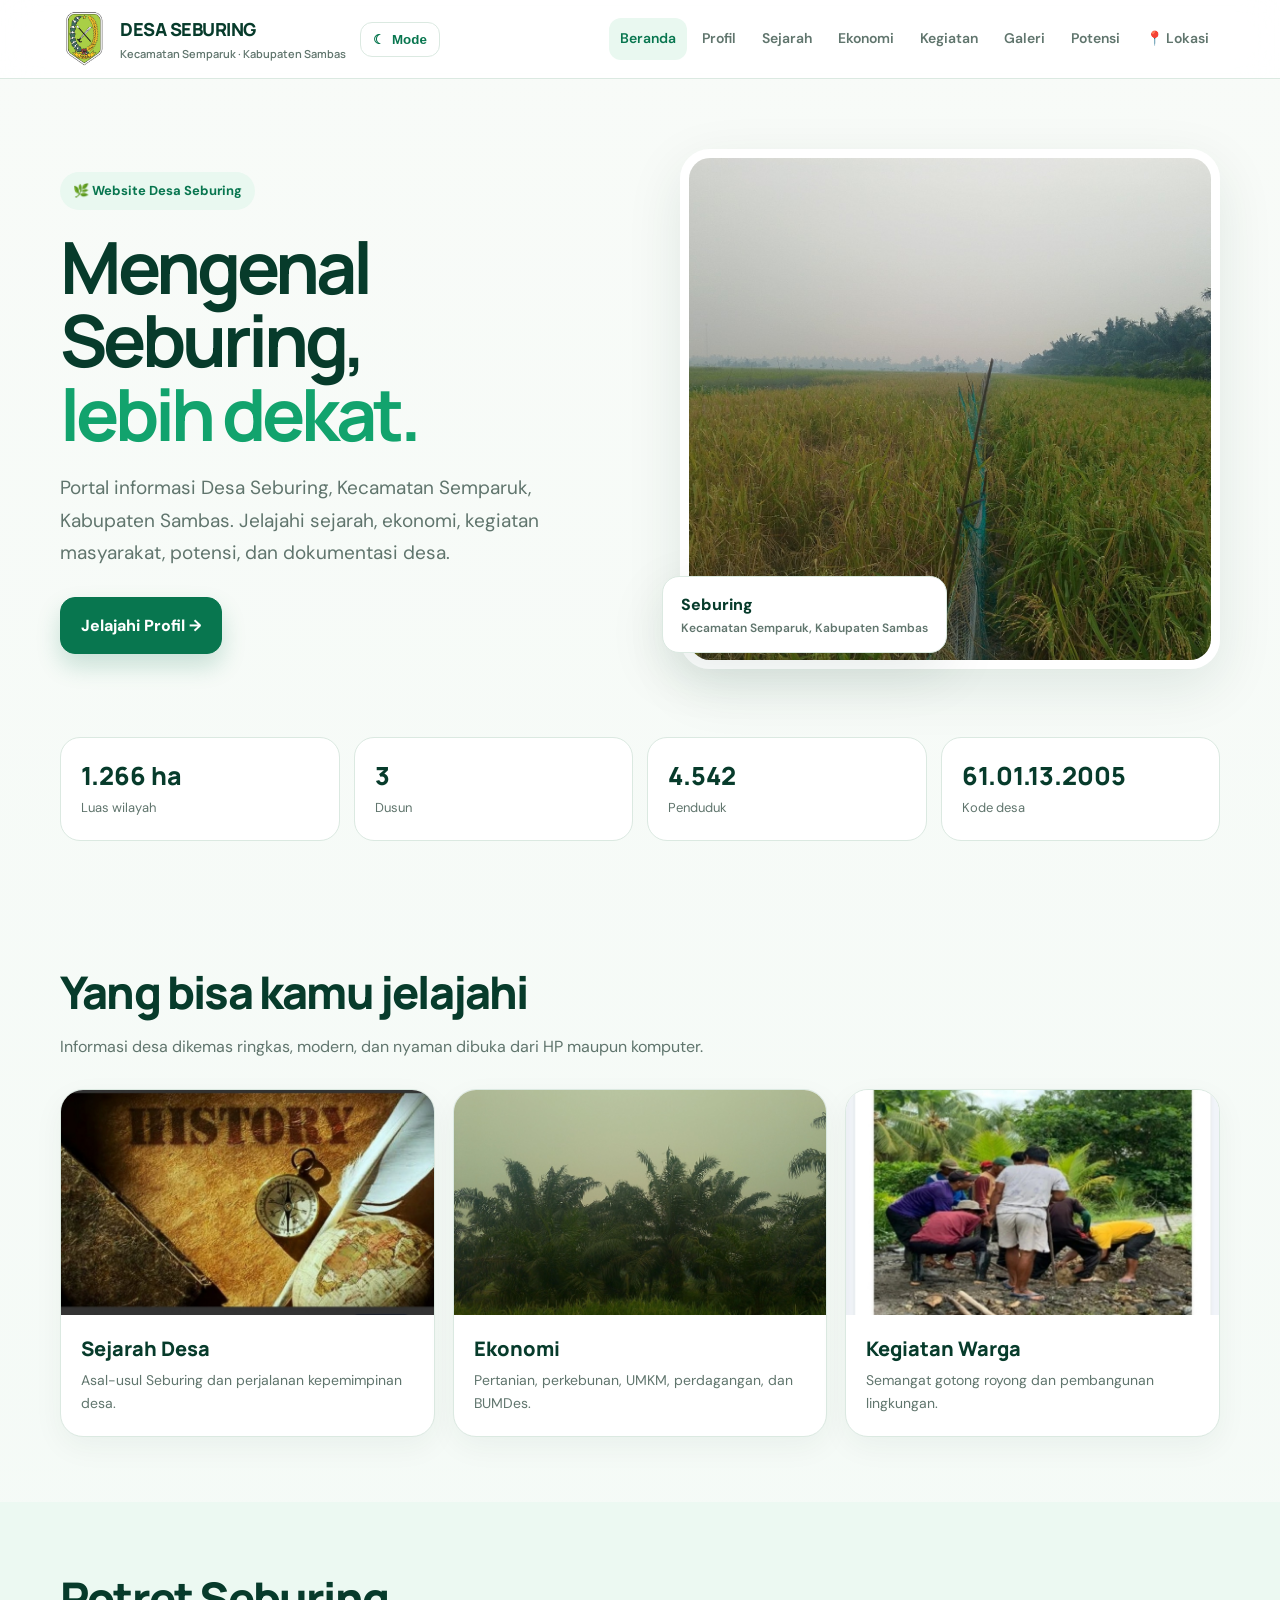
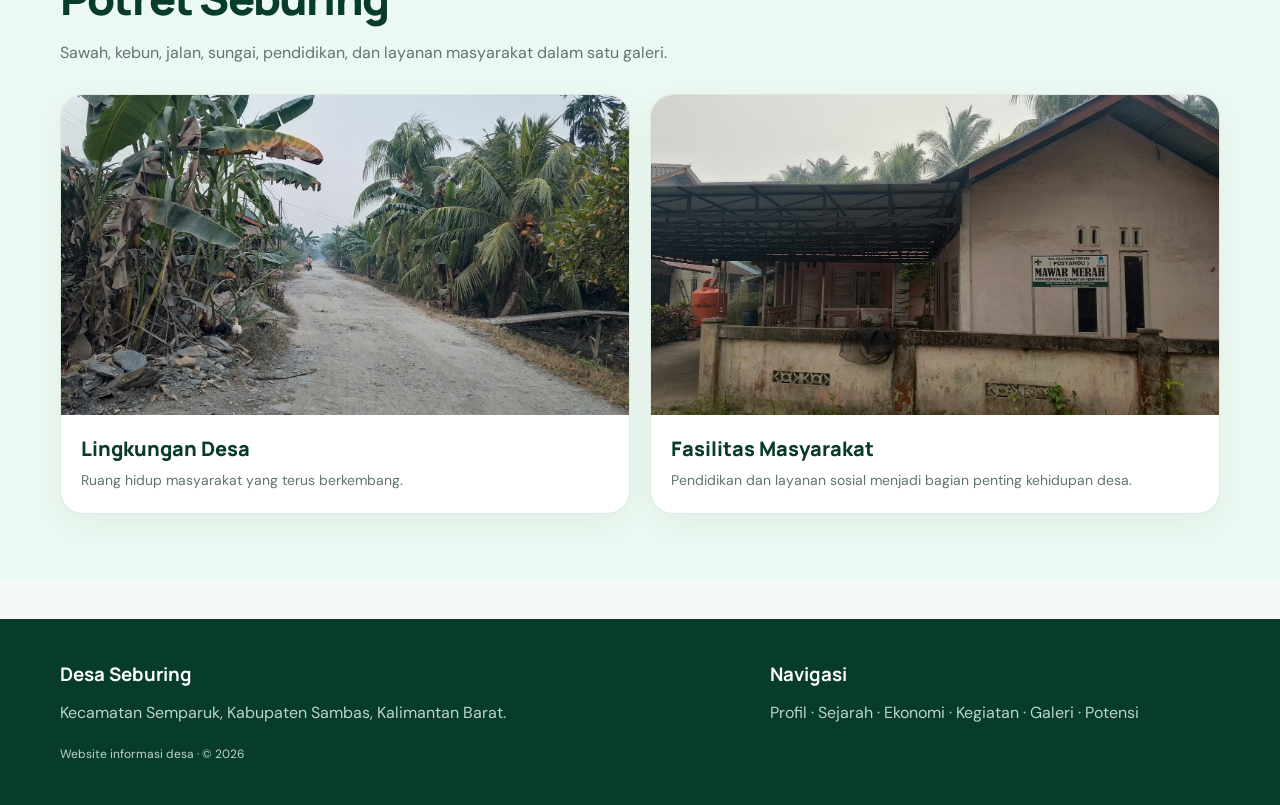
==== index.html @ 915d2534 "First upload" ====
<!doctype html><html lang="id"><head><meta charset="utf-8"><meta name="viewport" content="width=device-width,initial-scale=1"><title>Beranda | Desa Seburing</title><meta name="description" content="Website informasi Desa Seburing, Kecamatan Semparuk, Kabupaten Sambas, Kalimantan Barat."><link rel="stylesheet" href="style.css"></head><body><header class="topbar"><div class="container nav"><a class="brand" href="index.html"><img src="logo-sambas.jpg" alt="Lambang Kabupaten Sambas"><span>DESA SEBURING<small>Kecamatan Semparuk · Kabupaten Sambas</small></span></a>
<button class="theme-toggle" type="button" onclick="toggleTheme()" aria-label="Ganti mode terang/gelap">
  <span class="theme-icon">☾</span><span class="theme-text">Mode</span>
</button>
<script>
(function(){
  const saved = localStorage.getItem('seburing-theme');
  if(saved) document.documentElement.setAttribute('data-theme', saved);
})();
function toggleTheme(){
  const html=document.documentElement;
  const next=html.getAttribute('data-theme')==='dark'?'light':'dark';
  html.setAttribute('data-theme',next);
  localStorage.setItem('seburing-theme',next);
  const icon=document.querySelector('.theme-icon');
  if(icon) icon.textContent=next==='dark'?'☀':'☾';
}
document.addEventListener('DOMContentLoaded',()=>{
  const icon=document.querySelector('.theme-icon');
  if(icon) icon.textContent=document.documentElement.getAttribute('data-theme')==='dark'?'☀':'☾';
});
</script>
<button class="menu" onclick="document.querySelector('.navlinks').classList.toggle('open')" aria-label="Buka menu">☰</button><nav class="navlinks"><a class="active" href="index.html">Beranda</a><a class="" href="profil.html">Profil</a><a class="" href="sejarah.html">Sejarah</a><a class="" href="ekonomi.html">Ekonomi</a><a class="" href="kegiatan.html">Kegiatan</a><a class="" href="galeri.html">Galeri</a><a class="" href="wisata.html">Potensi</a><a href="lokasi.html">📍 Lokasi</a></nav></div></header><main><section class="hero"><div class="container hero-grid"><div><span class="eyebrow">🌿 Website Desa Seburing</span><h1>Mengenal Seburing,<br><span>lebih dekat.</span></h1><p>Portal informasi Desa Seburing, Kecamatan Semparuk, Kabupaten Sambas. Jelajahi sejarah, ekonomi, kegiatan masyarakat, potensi, dan dokumentasi desa.</p><div class="actions"><a class="btn primary" href="profil.html">Jelajahi Profil →</a></div></div><div class="hero-media"><img class="hero-img" src="persawahan-desa-seburing.jpg" alt="Persawahan Desa Seburing"><div class="badge">Seburing<span>Kecamatan Semparuk, Kabupaten Sambas</span></div></div></div></section><section class="stats"><div class="container stats-grid"><div class="stat"><strong>1.266 ha</strong><span>Luas wilayah</span></div><div class="stat"><strong>3</strong><span>Dusun</span></div><div class="stat"><strong>4.542</strong><span>Penduduk</span></div><div class="stat"><strong>61.01.13.2005</strong><span>Kode desa</span></div></div></section><section class="section"><div class="container"><div class="section-title"><h2>Yang bisa kamu jelajahi</h2><p>Informasi desa dikemas ringkas, modern, dan nyaman dibuka dari HP maupun komputer.</p></div><div class="cards"><a class="card" href="sejarah.html"><img src="sejarah-hero.jpg" alt="Sejarah Desa Seburing"><div class="body"><h3>Sejarah Desa</h3><p>Asal-usul Seburing dan perjalanan kepemimpinan desa.</p></div></a><a class="card" href="ekonomi.html"><img src="perkebunan-kelapa-sawit.jpg" alt="Perkebunan kelapa sawit"><div class="body"><h3>Ekonomi</h3><p>Pertanian, perkebunan, UMKM, perdagangan, dan BUMDes.</p></div></a><a class="card" href="kegiatan.html"><img src="gotong-royong-penimbunan-jembatan.jpg" alt="Gotong royong"><div class="body"><h3>Kegiatan Warga</h3><p>Semangat gotong royong dan pembangunan lingkungan.</p></div></a></div></div></section><section class="section alt"><div class="container"><div class="section-title"><h2>Potret Seburing</h2><p>Sawah, kebun, jalan, sungai, pendidikan, dan layanan masyarakat dalam satu galeri.</p></div><div class="feature"><div class="card"><img src="jalan-desa-seburing-hilir.jpg" alt="Jalan Desa Seburing Hilir"><div class="body"><h3>Lingkungan Desa</h3><p>Ruang hidup masyarakat yang terus berkembang.</p></div></div><div class="card"><img src="posyandu-mawar-merah.jpg" alt="Posyandu Mawar Merah"><div class="body"><h3>Fasilitas Masyarakat</h3><p>Pendidikan dan layanan sosial menjadi bagian penting kehidupan desa.</p></div></div></div></div></section></main><footer class="footer"><div class="container footer-grid"><div><h3>Desa Seburing</h3><p>Kecamatan Semparuk, Kabupaten Sambas, Kalimantan Barat.</p><p class="small">Website informasi desa · © 2026</p></div><div><h3>Navigasi</h3><p>Profil · Sejarah · Ekonomi · Kegiatan · Galeri · Potensi</p></div></div></footer></body></html>
---- style.css ----
@import url('https://fonts.googleapis.com/css2?family=DM+Sans:wght@400;500;600;700&family=Manrope:wght@500;600;700;800&display=swap');
:root{--ink:#073b2b;--green:#08764f;--green2:#12a36d;--mint:#e9f8f0;--cream:#f8fbf8;--line:#dbe9e1;--muted:#60756d;--white:#fff;--surface:#fff;--bg:#f3faf6;--shadow:0 18px 55px rgba(7,59,43,.10)}
html[data-theme="dark"]{--ink:#e7f8ef;--green:#2bc48a;--green2:#63e5b2;--mint:#143c2f;--cream:#0b211a;--line:#244a3d;--muted:#a9c2b7;--white:#fff;--surface:#102c23;--bg:#071711;--shadow:0 18px 55px rgba(0,0,0,.35)}
*{box-sizing:border-box}html{scroll-behavior:smooth}body{margin:0;font-family:'DM Sans',sans-serif;color:var(--ink);background:linear-gradient(180deg,var(--cream) 0%,var(--bg) 100%);line-height:1.7;transition:background .25s,color .25s}a{text-decoration:none;color:inherit}.container{width:min(1160px,calc(100% - 36px));margin:auto}
.topbar{position:sticky;top:0;z-index:50;background:color-mix(in srgb,var(--surface) 88%,transparent);backdrop-filter:blur(18px);border-bottom:1px solid var(--line)}
.nav{min-height:78px;display:flex;align-items:center;gap:14px}.brand{display:flex;align-items:center;gap:12px;font-family:Manrope,sans-serif;font-weight:800;letter-spacing:-.03em;white-space:nowrap}.brand img{width:48px;height:56px;object-fit:contain;border-radius:12px}.brand span{font-size:18px}.brand small{display:block;color:var(--muted);font-size:11px;font-weight:600;letter-spacing:0}
.navlinks{margin-left:auto;display:flex;align-items:center;gap:4px}.navlinks a{padding:9px 11px;border-radius:12px;color:var(--muted);font-weight:600;font-size:14px}.navlinks a:hover,.navlinks a.active{background:var(--mint);color:var(--green)}
.menu{display:none;margin-left:0;border:0;background:var(--mint);color:var(--green);width:42px;height:42px;border-radius:12px;font-size:22px}.theme-toggle{border:1px solid var(--line);background:var(--surface);color:var(--green);border-radius:12px;padding:9px 12px;font-weight:800;cursor:pointer;display:inline-flex;gap:7px;align-items:center}
.hero{padding:70px 0 45px}.hero-grid{display:grid;grid-template-columns:1.02fr .98fr;gap:58px;align-items:center}.eyebrow{display:inline-flex;padding:8px 13px;border-radius:999px;background:var(--mint);color:var(--green);font-weight:700;font-size:13px}
.hero h1,.pagehead h1{font-family:Manrope,sans-serif;font-size:clamp(42px,6vw,72px);line-height:1.02;letter-spacing:-.055em;margin:20px 0 22px}.hero h1 span{color:var(--green2)}.hero p{font-size:19px;color:var(--muted);max-width:650px}.actions{display:flex;gap:12px;flex-wrap:wrap;margin-top:28px}.btn{display:inline-flex;align-items:center;justify-content:center;padding:14px 20px;border-radius:15px;font-weight:800;border:1px solid var(--line)}.primary{background:var(--green);color:white;border-color:var(--green);box-shadow:0 12px 25px rgba(8,118,79,.20)}.secondary{background:var(--surface);color:var(--green)}
.hero-media{position:relative}.hero-img{width:100%;height:520px;object-fit:cover;border-radius:30px;box-shadow:var(--shadow);border:9px solid var(--surface)}.badge{position:absolute;left:-18px;bottom:24px;background:var(--surface);border:1px solid var(--line);padding:14px 18px;border-radius:17px;box-shadow:var(--shadow);font-weight:800}.badge span{display:block;color:var(--muted);font-size:12px;font-weight:600}
.stats{padding:15px 0 55px}.stats-grid{display:grid;grid-template-columns:repeat(4,1fr);gap:14px}.stat{background:var(--surface);border:1px solid var(--line);border-radius:20px;padding:20px}.stat strong{font:800 25px Manrope;display:block}.stat span{font-size:13px;color:var(--muted)}
.section{padding:65px 0}.section.alt{background:color-mix(in srgb,var(--mint) 72%,var(--bg))}.section-title{max-width:720px;margin-bottom:28px}.section-title h2{font:800 clamp(30px,4vw,45px) Manrope;letter-spacing:-.04em;margin:0 0 10px}.section-title p{margin:0;color:var(--muted)}
.cards{display:grid;grid-template-columns:repeat(3,1fr);gap:18px}.card{background:var(--surface);border:1px solid var(--line);border-radius:23px;overflow:hidden;box-shadow:0 10px 30px rgba(7,59,43,.05);transition:.25s}.card:hover{transform:translateY(-4px);box-shadow:var(--shadow)}.card img{width:100%;height:225px;object-fit:cover;display:block}.card .body{padding:20px}.card h3{font:800 20px Manrope;margin:0 0 7px}.card p{color:var(--muted);margin:0;font-size:14px}
.pagehead{padding:65px 0 35px}.pagehead p{color:var(--muted);font-size:18px;max-width:720px}.prose{background:var(--surface);border:1px solid var(--line);border-radius:25px;padding:32px;box-shadow:var(--shadow)}.prose h2{font:800 28px Manrope;margin:0 0 12px}.prose h3{font:800 20px Manrope;margin-top:30px}.prose p{color:var(--muted)}
.timeline{display:grid;gap:14px;margin-top:20px}.timeline .item{display:grid;grid-template-columns:125px 1fr;gap:18px;padding:17px;border:1px solid var(--line);border-radius:17px;background:var(--surface)}.year{font-weight:800;color:var(--green)}
.gallery{display:grid;grid-template-columns:repeat(4,1fr);gap:17px}.gallery figure{margin:0;background:var(--surface);border:1px solid var(--line);border-radius:20px;overflow:hidden;box-shadow:0 8px 25px rgba(7,59,43,.06)}.gallery img{width:100%;height:220px;object-fit:cover;display:block}.gallery figcaption{padding:15px;font-weight:800}.gallery small{display:block;color:var(--muted);font-weight:500;margin-top:4px}
.feature{display:grid;grid-template-columns:1fr 1fr;gap:20px}.feature .card img{height:320px}.list{display:grid;gap:12px}.list div{padding:17px 18px;border:1px solid var(--line);background:var(--surface);border-radius:16px}.map-card{background:var(--surface);border:1px solid var(--line);border-radius:25px;padding:28px;box-shadow:var(--shadow)}
.footer{margin-top:40px;padding:40px 0;background:#073b2b;color:#dff3e8}.footer-grid{display:grid;grid-template-columns:1.5fr 1fr;gap:35px}.footer h3{font-family:Manrope;color:#fff;margin:0 0 8px}.footer p{margin:0;color:#b9d6c8}.footer .small{margin-top:18px;font-size:12px}.pillrow{display:flex;gap:10px;flex-wrap:wrap}.pill{padding:8px 12px;border-radius:999px;background:var(--mint);color:var(--green);font-size:13px;font-weight:700}
.history-hero{position:relative;min-height:430px;overflow:hidden;background:#183c2d}.history-hero-media{position:absolute;inset:0}.history-hero-media img{width:100%;height:100%;object-fit:cover;display:block}.history-hero-media:after{content:"";position:absolute;inset:0;background:linear-gradient(90deg,rgba(3,37,27,.78),rgba(3,37,27,.28) 60%,rgba(3,37,27,.12))}.history-hero-overlay{position:relative;z-index:1;min-height:430px;display:flex;align-items:center;color:white}.history-hero-overlay .container{padding-top:25px;padding-bottom:25px}.history-hero-overlay .eyebrow{background:rgba(255,255,255,.14);color:white;border:1px solid rgba(255,255,255,.25)}.history-hero-overlay h1{font-family:Manrope,sans-serif;font-size:clamp(42px,6vw,68px);line-height:1.04;letter-spacing:-.05em;margin:18px 0 12px}.history-hero-overlay p{font-size:19px;max-width:650px;margin:0;color:#eef8f2}
@media(max-width:900px){.navlinks{display:none;position:absolute;left:18px;right:18px;top:72px;padding:10px;background:var(--surface);border:1px solid var(--line);border-radius:18px;box-shadow:var(--shadow);flex-direction:column;align-items:stretch}.navlinks.open{display:flex}.navlinks a{padding:12px}.menu{display:block}.hero-grid,.feature{grid-template-columns:1fr}.hero-img{height:390px}.badge{left:14px}.cards{grid-template-columns:1fr 1fr}.gallery{grid-template-columns:1fr 1fr}.stats-grid{grid-template-columns:1fr 1fr}}
@media(max-width:560px){.container{width:min(100% - 24px,1160px)}.nav{min-height:70px}.brand img{width:42px;height:50px}.brand span{font-size:16px}.theme-toggle{padding:8px 9px}.theme-text{display:none}.hero{padding-top:45px}.hero h1{font-size:45px}.hero p{font-size:17px}.hero-img{height:310px;border-width:6px}.cards,.gallery,.stats-grid{grid-template-columns:1fr}.gallery img{height:250px}.section{padding:45px 0}.prose,.map-card{padding:22px}.timeline .item{grid-template-columns:1fr;gap:4px}.footer-grid{grid-template-columns:1fr}.history-hero,.history-hero-overlay{min-height:360px}.history-hero-overlay h1{font-size:42px}.history-hero-overlay p{font-size:16px}}
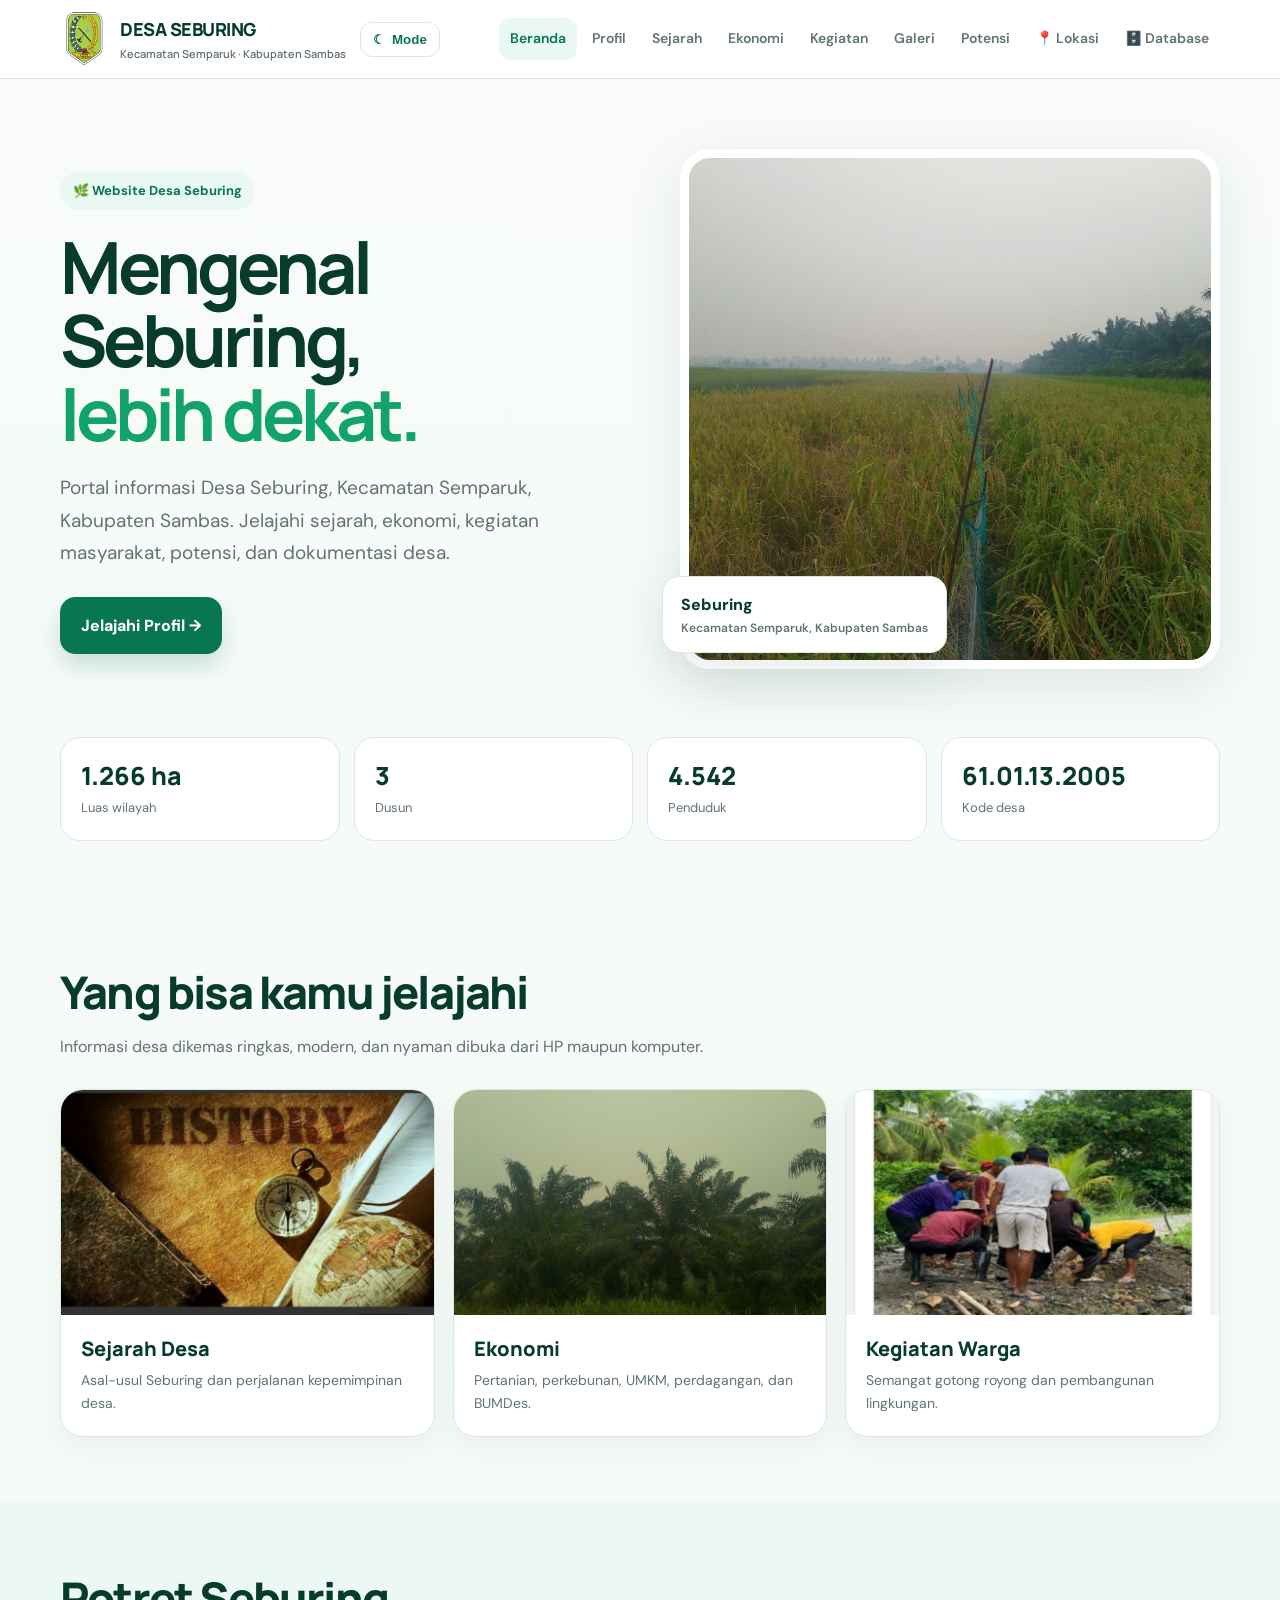
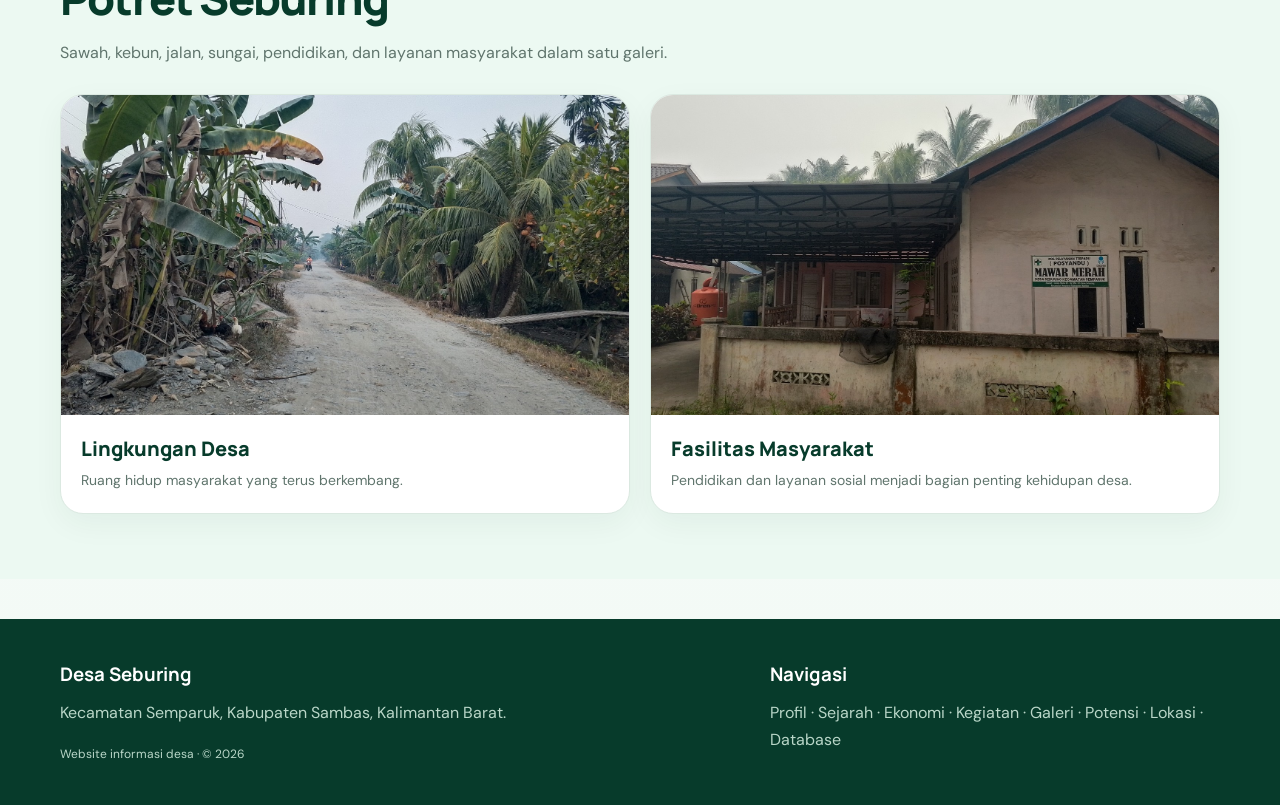
==== commit ec870334: "Add files via upload" ====
--- a/index.html
+++ b/index.html
@@ -20,4 +20,4 @@
   if(icon) icon.textContent=document.documentElement.getAttribute('data-theme')==='dark'?'☀':'☾';
 });
 </script>
-<button class="menu" onclick="document.querySelector('.navlinks').classList.toggle('open')" aria-label="Buka menu">☰</button><nav class="navlinks"><a class="active" href="index.html">Beranda</a><a class="" href="profil.html">Profil</a><a class="" href="sejarah.html">Sejarah</a><a class="" href="ekonomi.html">Ekonomi</a><a class="" href="kegiatan.html">Kegiatan</a><a class="" href="galeri.html">Galeri</a><a class="" href="wisata.html">Potensi</a><a href="lokasi.html">📍 Lokasi</a></nav></div></header><main><section class="hero"><div class="container hero-grid"><div><span class="eyebrow">🌿 Website Desa Seburing</span><h1>Mengenal Seburing,<br><span>lebih dekat.</span></h1><p>Portal informasi Desa Seburing, Kecamatan Semparuk, Kabupaten Sambas. Jelajahi sejarah, ekonomi, kegiatan masyarakat, potensi, dan dokumentasi desa.</p><div class="actions"><a class="btn primary" href="profil.html">Jelajahi Profil →</a></div></div><div class="hero-media"><img class="hero-img" src="persawahan-desa-seburing.jpg" alt="Persawahan Desa Seburing"><div class="badge">Seburing<span>Kecamatan Semparuk, Kabupaten Sambas</span></div></div></div></section><section class="stats"><div class="container stats-grid"><div class="stat"><strong>1.266 ha</strong><span>Luas wilayah</span></div><div class="stat"><strong>3</strong><span>Dusun</span></div><div class="stat"><strong>4.542</strong><span>Penduduk</span></div><div class="stat"><strong>61.01.13.2005</strong><span>Kode desa</span></div></div></section><section class="section"><div class="container"><div class="section-title"><h2>Yang bisa kamu jelajahi</h2><p>Informasi desa dikemas ringkas, modern, dan nyaman dibuka dari HP maupun komputer.</p></div><div class="cards"><a class="card" href="sejarah.html"><img src="sejarah-hero.jpg" alt="Sejarah Desa Seburing"><div class="body"><h3>Sejarah Desa</h3><p>Asal-usul Seburing dan perjalanan kepemimpinan desa.</p></div></a><a class="card" href="ekonomi.html"><img src="perkebunan-kelapa-sawit.jpg" alt="Perkebunan kelapa sawit"><div class="body"><h3>Ekonomi</h3><p>Pertanian, perkebunan, UMKM, perdagangan, dan BUMDes.</p></div></a><a class="card" href="kegiatan.html"><img src="gotong-royong-penimbunan-jembatan.jpg" alt="Gotong royong"><div class="body"><h3>Kegiatan Warga</h3><p>Semangat gotong royong dan pembangunan lingkungan.</p></div></a></div></div></section><section class="section alt"><div class="container"><div class="section-title"><h2>Potret Seburing</h2><p>Sawah, kebun, jalan, sungai, pendidikan, dan layanan masyarakat dalam satu galeri.</p></div><div class="feature"><div class="card"><img src="jalan-desa-seburing-hilir.jpg" alt="Jalan Desa Seburing Hilir"><div class="body"><h3>Lingkungan Desa</h3><p>Ruang hidup masyarakat yang terus berkembang.</p></div></div><div class="card"><img src="posyandu-mawar-merah.jpg" alt="Posyandu Mawar Merah"><div class="body"><h3>Fasilitas Masyarakat</h3><p>Pendidikan dan layanan sosial menjadi bagian penting kehidupan desa.</p></div></div></div></div></section></main><footer class="footer"><div class="container footer-grid"><div><h3>Desa Seburing</h3><p>Kecamatan Semparuk, Kabupaten Sambas, Kalimantan Barat.</p><p class="small">Website informasi desa · © 2026</p></div><div><h3>Navigasi</h3><p>Profil · Sejarah · Ekonomi · Kegiatan · Galeri · Potensi</p></div></div></footer></body></html>+<button class="menu" onclick="document.querySelector('.navlinks').classList.toggle('open')" aria-label="Buka menu">☰</button><nav class="navlinks"><a class="active" href="index.html">Beranda</a><a class="" href="profil.html">Profil</a><a class="" href="sejarah.html">Sejarah</a><a class="" href="ekonomi.html">Ekonomi</a><a class="" href="kegiatan.html">Kegiatan</a><a class="" href="galeri.html">Galeri</a><a class="" href="wisata.html">Potensi</a><a href="lokasi.html">📍 Lokasi</a><a href="database.html">🗄️ Database</a></nav></div></header><main><section class="hero"><div class="container hero-grid"><div><span class="eyebrow">🌿 Website Desa Seburing</span><h1>Mengenal Seburing,<br><span>lebih dekat.</span></h1><p>Portal informasi Desa Seburing, Kecamatan Semparuk, Kabupaten Sambas. Jelajahi sejarah, ekonomi, kegiatan masyarakat, potensi, dan dokumentasi desa.</p><div class="actions"><a class="btn primary" href="profil.html">Jelajahi Profil →</a></div></div><div class="hero-media"><img class="hero-img" src="persawahan-desa-seburing.jpg" alt="Persawahan Desa Seburing"><div class="badge">Seburing<span>Kecamatan Semparuk, Kabupaten Sambas</span></div></div></div></section><section class="stats"><div class="container stats-grid"><div class="stat"><strong>1.266 ha</strong><span>Luas wilayah</span></div><div class="stat"><strong>3</strong><span>Dusun</span></div><div class="stat"><strong>4.542</strong><span>Penduduk</span></div><div class="stat"><strong>61.01.13.2005</strong><span>Kode desa</span></div></div></section><section class="section"><div class="container"><div class="section-title"><h2>Yang bisa kamu jelajahi</h2><p>Informasi desa dikemas ringkas, modern, dan nyaman dibuka dari HP maupun komputer.</p></div><div class="cards"><a class="card" href="sejarah.html"><img src="sejarah-hero.jpg" alt="Sejarah Desa Seburing"><div class="body"><h3>Sejarah Desa</h3><p>Asal-usul Seburing dan perjalanan kepemimpinan desa.</p></div></a><a class="card" href="ekonomi.html"><img src="perkebunan-kelapa-sawit.jpg" alt="Perkebunan kelapa sawit"><div class="body"><h3>Ekonomi</h3><p>Pertanian, perkebunan, UMKM, perdagangan, dan BUMDes.</p></div></a><a class="card" href="kegiatan.html"><img src="gotong-royong-penimbunan-jembatan.jpg" alt="Gotong royong"><div class="body"><h3>Kegiatan Warga</h3><p>Semangat gotong royong dan pembangunan lingkungan.</p></div></a></div></div></section><section class="section alt"><div class="container"><div class="section-title"><h2>Potret Seburing</h2><p>Sawah, kebun, jalan, sungai, pendidikan, dan layanan masyarakat dalam satu galeri.</p></div><div class="feature"><div class="card"><img src="jalan-desa-seburing-hilir.jpg" alt="Jalan Desa Seburing Hilir"><div class="body"><h3>Lingkungan Desa</h3><p>Ruang hidup masyarakat yang terus berkembang.</p></div></div><div class="card"><img src="posyandu-mawar-merah.jpg" alt="Posyandu Mawar Merah"><div class="body"><h3>Fasilitas Masyarakat</h3><p>Pendidikan dan layanan sosial menjadi bagian penting kehidupan desa.</p></div></div></div></div></section></main><footer class="footer"><div class="container footer-grid"><div><h3>Desa Seburing</h3><p>Kecamatan Semparuk, Kabupaten Sambas, Kalimantan Barat.</p><p class="small">Website informasi desa · © 2026</p></div><div><h3>Navigasi</h3><p>Profil · Sejarah · Ekonomi · Kegiatan · Galeri · Potensi · Lokasi · Database</p></div></div></footer></body></html>
